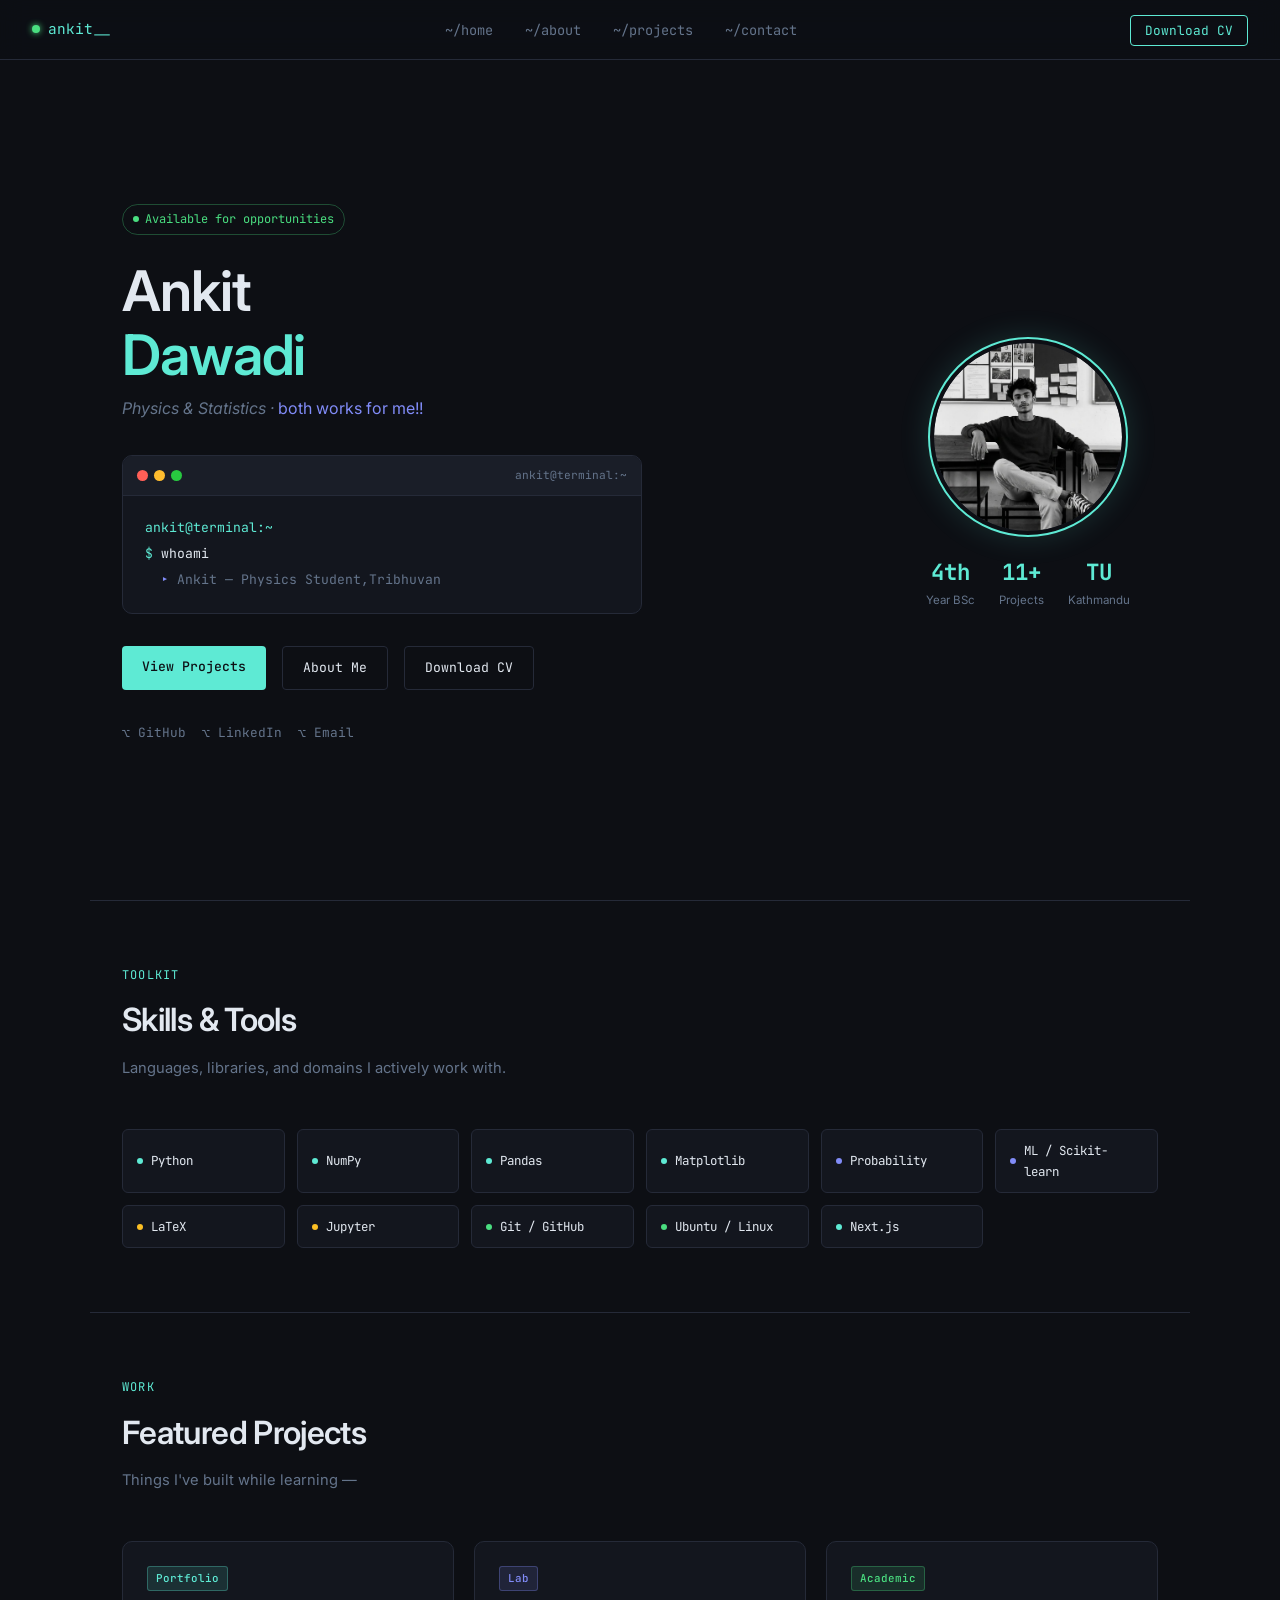
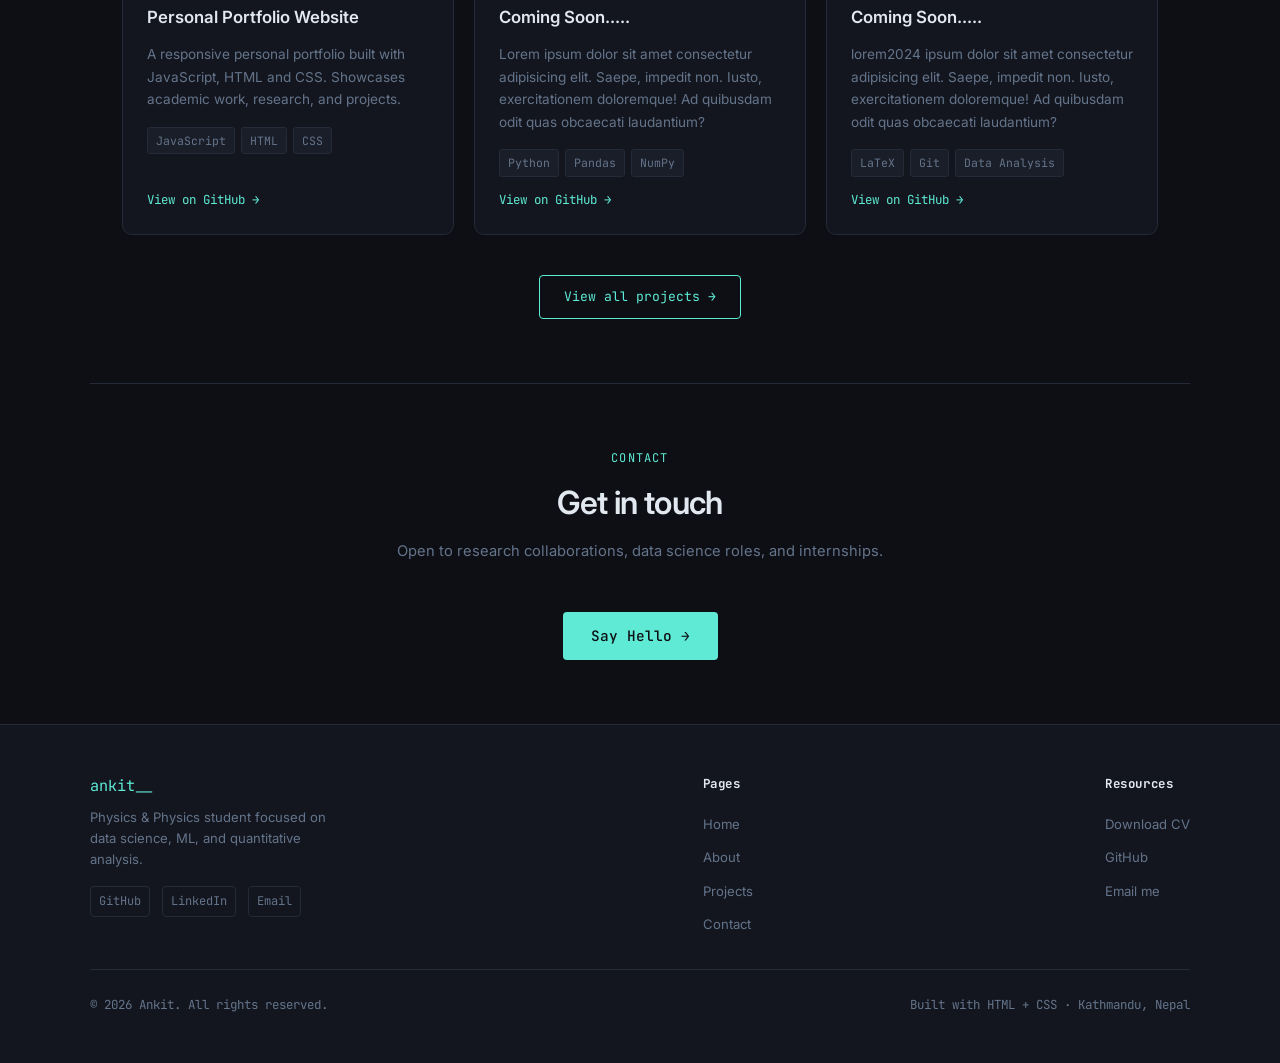
==== index.html @ a298297a "first commit" ====
<!DOCTYPE html>
<html lang="en">
<head>
  <meta charset="UTF-8" />
  <meta name="viewport" content="width=device-width, initial-scale=1.0" />
  <meta name="description" content="Ankit — Physics & Statistics student at TU Kathmandu. Data science, ML, mathematical physics." />
  <title>Ankit Dawadi</title>

  <!-- Fonts -->
  <link rel="preconnect" href="https://fonts.googleapis.com" />
  <link href="https://fonts.googleapis.com/css2?family=JetBrains+Mono:wght@400;500;700&family=Inter:wght@300;400;500;600&display=swap" rel="stylesheet" />

  <!-- Styles -->
  <link rel="stylesheet" href="css/variables.css" />
  <link rel="stylesheet" href="css/nav.css" />
  <link rel="stylesheet" href="css/hero.css" />
  <link rel="stylesheet" href="css/skills.css" />
  <link rel="stylesheet" href="css/projects.css" />
  <link rel="stylesheet" href="css/footer.css" />
</head>
<body>

  <!-- ── NAVBAR ── -->
  <nav>
    <div class="nav-logo">
      <span class="dot"></span>
      <a href="#home">ankit__</a>
    </div>
    <ul class="nav-links">
      <li><a href="#home">~/home</a></li>
      <li><a href="pages/about.html">~/about</a></li>
      <li><a href="pages/projects.html">~/projects</a></li>
      <li><a href="pages/contact.html">~/contact</a></li>
    </ul>
    <div class="nav-cv">
      <a href="/Ankit-Dawadi-Resume.pdf" download>Download CV</a>
    </div>
    <button class="hamburger" id="hamburger" aria-label="Toggle menu" aria-expanded="false">
      <span></span><span></span><span></span>
    </button>
  </nav>

  <!-- Mobile drawer -->
  <div class="mobile-menu" id="mobile-menu" role="dialog" aria-label="Navigation menu">
    <a href="#home">~/home</a>
    <a href="pages/about.html">~/about</a>
    <a href="pages/projects.html">~/projects</a>
    <a href="pages/contact.html">~/contact</a>
    <!-- <a href="/Ankit-Dawadi-Resume.pdf" class="mobile-cv" download>Download CV</a> -->
  </div>

  <!-- ── HERO ── -->
  <section class="hero" id="home">
    <div class="hero-left">

      <div class="hero-tag">
        <span class="pulse"></span>
        Available for opportunities
      </div>

      <h1>Ankit<br /><span>Dawadi</span></h1>
      <p class="hero-sub">
        Physics &amp; Statistics · <em>both works for me!! </em>
      </p>

 
      <!-- Terminal -->
       
      <div class="terminal">
        <div class="terminal-bar">
          <div class="tb tb-r"></div>
          <div class="tb tb-y"></div>
          <div class="tb tb-g"></div>
          <span class="terminal-title">ankit@terminal:~</span>
        </div>
        <div class="terminal-body" id="terminal-body">
          <!-- filled by terminal.js --> 
        </div>
      </div>

      <div class="hero-btns">
        <a href="pages/projects.html" class="btn-primary">View Projects</a>
        <a href="pages/about.html"    class="btn-outline">About Me</a>
        <a href="/Ankit-Dawadi-Resume.pdf" class="btn-outline" download>Download CV</a>
      </div>

      <div class="hero-socials">
        <a href="https://github.com/lureypqr" target="_blank">⌥ GitHub</a>
        <a href="https://linkedin.com/in/ankitdawadi16" target="_blank">⌥ LinkedIn</a>
        <a href="mailto:dawadi030@gmail.com">⌥ Email</a>
      </div>

    </div>

    

    <!-- Avatar + stats -->
    <div class="hero-right">
      <div class="avatar-ring">
        <div class="avatar-inner">
          <!-- Replace emoji with: <img src="public/photo.jpg" alt="Ankit" /> -->
          <img src="photo.jpg" alt="Ankit" />
        </div>
      </div>
      <div class="hero-stat-row">
        <div class="hero-stat">
          <span class="n">4th</span>
          <span class="l">Year BSc</span>
        </div>
        <div class="hero-stat">
          <span class="n">11+</span>
          <span class="l">Projects</span>
        </div>
        <div class="hero-stat">
          <span class="n">TU</span>
          <span class="l">Kathmandu</span>
        </div>
      </div>
    </div>
  </section>

  <div class="divider"></div>

  <!-- ── SKILLS ── -->
  <section id="skills">
    <div class="container" style="padding-top:4rem; padding-bottom:4rem;">
      <div class="section-eyebrow">Toolkit</div>
      <h2 class="section-title">Skills &amp; Tools</h2>
      <p class="section-desc">Languages, libraries, and domains I actively work with.</p>

      <div class="skills-grid">
        <div class="skill-chip"><span class="dot c-teal"></span>Python</div>
        <div class="skill-chip"><span class="dot c-teal"></span>NumPy</div>
        <div class="skill-chip"><span class="dot c-teal"></span>Pandas</div>
        <div class="skill-chip"><span class="dot c-teal"></span>Matplotlib</div>
        <div class="skill-chip"><span class="dot c-indigo"></span>Probability</div>
        <div class="skill-chip"><span class="dot c-indigo"></span>ML / Scikit-learn</div>
        <div class="skill-chip"><span class="dot c-yellow"></span>LaTeX</div>
        <div class="skill-chip"><span class="dot c-yellow"></span>Jupyter</div>
        <div class="skill-chip"><span class="dot c-green"></span>Git / GitHub</div>
        <div class="skill-chip"><span class="dot c-green"></span>Ubuntu / Linux</div>
        <div class="skill-chip"><span class="dot c-teal"></span>Next.js</div>
      </div>
    </div>
  </section>

  <div class="divider"></div>

  <!-- ── FEATURED PROJECTS ── -->
  <section id="projects">
    <div class="container" style="padding-top:4rem; padding-bottom:4rem;">
      <div class="section-eyebrow">Work</div>
      <h2 class="section-title">Featured Projects</h2>
      <p class="section-desc">Things I've built while learning —</p>

      <div class="projects-grid">

        <div class="project-card">
          <span class="project-badge badge-fyp">Portfolio</span>
          <div class="project-title">Personal Portfolio Website</div>
          <p class="project-desc">
            A responsive personal portfolio built with JavaScript, HTML and CSS. Showcases academic work, research, and projects.
          </p>
          <div class="project-tags">
            <span class="tag">JavaScript</span>
            <span class="tag">HTML</span>
            <span class="tag">CSS</span>
          </div>
          <a href="https://github.com/lureypqr/portfolio-v1" class="project-link" target="_blank">
            View on GitHub →
          </a>
        </div>

        <div class="project-card">
          <span class="project-badge badge-lab">Lab</span>
          <div class="project-title">Coming Soon..... </div>
          <p class="project-desc">
            Lorem ipsum dolor sit amet consectetur adipisicing elit. Saepe, impedit non. Iusto, exercitationem doloremque! Ad quibusdam odit quas obcaecati laudantium?
          <div class="project-tags">
            <span class="tag">Python</span>
            <span class="tag">Pandas</span>
            <span class="tag">NumPy</span>
          </div>
          <a href="https://github.com/lureypqr" class="project-link" target="_blank">
            View on GitHub →
          </a>
        </div>

        <div class="project-card">
          <span class="project-badge badge-open">Academic</span>
          <div class="project-title">Coming Soon.....</div>
          <p class="project-desc">
          lorem2024 ipsum dolor sit amet consectetur adipisicing elit. Saepe, impedit non. Iusto, exercitationem doloremque! Ad quibusdam odit quas obcaecati laudantium?
          </p>
          <div class="project-tags">
            <span class="tag">LaTeX</span>
            <span class="tag">Git</span>
            <span class="tag">Data Analysis</span>
          </div>
          <a href="https://github.com/YOUR_USERNAME" class="project-link" target="_blank">
            View on GitHub →
          </a>
        </div>

      </div>

      <div class="view-all-wrap">
        <a href="pages/projects.html">View all projects →</a>
      </div>
    </div>
  </section>

  <div class="divider"></div>

  <!-- ── CONTACT CTA ── -->
  <div class="contact-section" id="contact">
    <div class="section-eyebrow">Contact</div>
    <h2 class="section-title">Get in touch</h2>
    <p class="section-desc">
      Open to research collaborations, data science roles, and internships.
    </p>
    <a href="pages/contact.html" class="btn-primary">Say Hello →</a>
  </div>

  <!-- ── FOOTER ── -->
  <footer>
    <div class="footer-inner">
      <div class="footer-brand">
        <div class="logo">ankit__</div>
        <p>Physics &amp; Physics student focused on data science, ML, and quantitative analysis.</p>
        <div class="footer-socials">
          <a href="https://github.com/lureypqr" target="_blank">GitHub</a>
          <a href="https://linkedin.com/in/ankitdawadi16" target="_blank">LinkedIn</a>
          <a href="mailto:dawadi030@gmail.com">Email</a>
        </div>
      </div>

      <div class="footer-col">
        <h4>Pages</h4>
        <ul>
          <li><a href="#home">Home</a></li>
          <li><a href="pages/about.html">About</a></li>
          <li><a href="pages/projects.html">Projects</a></li>
          <li><a href="pages/contact.html">Contact</a></li>
        </ul>
      </div>

      <div class="footer-col">
        <h4>Resources</h4>
        <ul>
          <li><a href="/Ankit-Dawadi-Resume.pdf" download>Download CV</a></li>
          <li><a href="https://github.com/lureypqr" target="_blank">GitHub</a></li>
          <li><a href="mailto:dawadi030@gmail.com">Email me</a></li>
        </ul>
      </div>
    </div>

    <div class="footer-bottom">
      <span>© 2026 Ankit. All rights reserved.</span>
      <span>Built with HTML + CSS · Kathmandu, Nepal</span>
    </div>
  </footer>

  <!-- Scripts -->
  <script src="js/nav.js"></script>
  <script src="js/terminal.js"></script>
  <script src="js/animations.js"></script>

</body>
</html>
---- css/variables.css ----
/* ── RESET ── */
*, *::before, *::after {
  box-sizing: border-box;
  margin: 0;
  padding: 0;
}

html {
  scroll-behavior: smooth;
}

/* ── DESIGN TOKENS ── */
:root {
  --bg:        #0d0f14;
  --bg2:       #13161e;
  --bg3:       #1a1e28;
  --border:    #252a38;
  --accent:    #5eead4;
  --accent2:   #818cf8;
  --text:      #e2e8f0;
  --muted:     #64748b;
  --green:     #4ade80;
  --yellow:    #fbbf24;
  --red:       #f87171;

  --font-mono: 'JetBrains Mono', monospace;
  --font-body: 'Inter', sans-serif;

  --radius-sm: 4px;
  --radius-md: 6px;
  --radius-lg: 10px;
}

body {
  background: var(--bg);
  color: var(--text);
  font-family: var(--font-body);
  font-size: 15px;
  line-height: 1.7;
  min-height: 100vh;
}

a {
  color: inherit;
  text-decoration: none;
}

img {
  display: block;
  max-width: 100%;
}

/* ── SHARED UTILITIES ── */
.section-eyebrow {
  font-family: var(--font-mono);
  font-size: 0.75rem;
  color: var(--accent);
  letter-spacing: 0.1em;
  text-transform: uppercase;
  margin-bottom: 0.5rem;
}

.section-title {
  font-size: 2rem;
  font-weight: 600;
  margin-bottom: 0.5rem;
  letter-spacing: -0.02em;
}

.section-desc {
  color: var(--muted);
  font-size: 0.92rem;
  margin-bottom: 3rem;
  max-width: 540px;
}

.container {
  max-width: 1100px;
  margin: 0 auto;
  padding: 5rem 2rem;
}

.divider {
  max-width: 1100px;
  margin: 0 auto;
  height: 1px;
  background: var(--border);
}

.btn-primary {
  font-family: var(--font-mono);
  font-size: 0.82rem;
  background: var(--accent);
  color: var(--bg);
  padding: 10px 20px;
  border-radius: var(--radius-sm);
  font-weight: 500;
  display: inline-block;
  transition: opacity 0.2s, transform 0.2s;
}
.btn-primary:hover {
  opacity: 0.85;
  transform: translateY(-1px);
}

.btn-outline {
  font-family: var(--font-mono);
  font-size: 0.82rem;
  border: 1px solid var(--border);
  color: var(--text);
  padding: 10px 20px;
  border-radius: var(--radius-sm);
  display: inline-block;
  transition: border-color 0.2s, color 0.2s;
}
.btn-outline:hover {
  border-color: var(--accent);
  color: var(--accent);
}

/* ── ANIMATIONS ── */
@keyframes blink {
  0%, 100% { opacity: 1; }
  50%       { opacity: 0.3; }
}

@keyframes pulse {
  0%, 100% { transform: scale(1);   opacity: 1; }
  50%       { transform: scale(1.4); opacity: 0.7; }
}

@keyframes fadeUp {
  from { opacity: 0; transform: translateY(20px); }
  to   { opacity: 1; transform: translateY(0); }
}
---- css/nav.css ----
/* ── NAVBAR ── */
nav {
  position: fixed;
  top: 0; left: 0; right: 0;
  z-index: 100;
  display: flex;
  align-items: center;
  justify-content: space-between;
  padding: 0 2rem;
  height: 60px;
  background: rgba(13, 15, 20, 0.85);
  backdrop-filter: blur(12px);
  border-bottom: 1px solid var(--border);
}

.nav-logo {
  font-family: var(--font-mono);
  font-size: 0.9rem;
  color: var(--accent);
  display: flex;
  align-items: center;
  gap: 8px;
}

.nav-logo .dot {
  width: 8px;
  height: 8px;
  border-radius: 50%;
  background: var(--green);
  box-shadow: 0 0 6px var(--green);
  animation: blink 2s infinite;
}

.nav-links {
  display: flex;
  gap: 2rem;
  list-style: none;
}

.nav-links a {
  font-family: var(--font-mono);
  font-size: 0.85rem;
  color: var(--muted);
  transition: color 0.2s;
}
.nav-links a:hover { color: var(--accent); }

.nav-cv a {
  font-family: var(--font-mono);
  font-size: 0.8rem;
  border: 1px solid var(--accent);
  color: var(--accent);
  padding: 6px 14px;
  border-radius: var(--radius-sm);
  transition: background 0.2s, color 0.2s;
}
.nav-cv a:hover {
  background: var(--accent);
  color: var(--bg);
}

/* ── HAMBURGER BUTTON ── */
.hamburger {
  display: none;
  flex-direction: column;
  justify-content: center;
  gap: 5px;
  width: 36px;
  height: 36px;
  cursor: pointer;
  background: none;
  border: 1px solid var(--border);
  border-radius: var(--radius-sm);
  padding: 6px;
  transition: border-color 0.2s;
  z-index: 200;
}
.hamburger:hover { border-color: var(--accent); }
.hamburger span {
  display: block;
  width: 100%;
  height: 1.5px;
  background: var(--text);
  border-radius: 2px;
  transition: transform 0.3s ease, opacity 0.3s ease, background 0.2s;
  transform-origin: center;
}
.hamburger:hover span { background: var(--accent); }

/* X state when open */
.hamburger.open span:nth-child(1) { transform: translateY(6.5px) rotate(45deg); }
.hamburger.open span:nth-child(2) { opacity: 0; transform: scaleX(0); }
.hamburger.open span:nth-child(3) { transform: translateY(-6.5px) rotate(-45deg); }

/* ── MOBILE DRAWER ── */
.mobile-menu {
  display: none;
  position: fixed;
  top: 60px;
  left: 0; right: 0;
  background: rgba(13, 15, 20, 0.97);
  backdrop-filter: blur(16px);
  border-bottom: 1px solid var(--border);
  padding: 1.5rem 1.5rem 2rem;
  flex-direction: column;
  gap: 0.25rem;
  z-index: 99;
  transform: translateY(-8px);
  opacity: 0;
  pointer-events: none;
  transition: transform 0.25s ease, opacity 0.25s ease;
}
.mobile-menu.open {
  transform: translateY(0);
  opacity: 1;
  pointer-events: all;
}
.mobile-menu a {
  font-family: var(--font-mono);
  font-size: 0.9rem;
  color: var(--muted);
  padding: 0.75rem 0.5rem;
  border-bottom: 1px solid var(--border);
  display: block;
  transition: color 0.2s, padding-left 0.2s;
}
.mobile-menu a:last-child { border-bottom: none; }
.mobile-menu a:hover {
  color: var(--accent);
  padding-left: 1rem;
}
.mobile-menu .mobile-cv {
  margin-top: 1rem;
  display: inline-block;
  font-family: var(--font-mono);
  font-size: 0.82rem;
  color: var(--accent);
  border: 1px solid var(--accent);
  padding: 10px 20px;
  border-radius: var(--radius-sm);
  text-align: center;
  transition: background 0.2s, color 0.2s;
}
.mobile-menu .mobile-cv:hover {
  background: var(--accent);
  color: var(--bg);
}

/* ── RESPONSIVE ── */
@media (max-width: 768px) {
  nav { padding: 0 1rem; }
  .nav-links, .nav-cv { display: none; }
  .hamburger { display: flex; }
  .mobile-menu { display: flex; }
}
---- css/hero.css ----
/* ── HERO ── */
.hero {
  min-height: 100vh;
  display: flex;
  align-items: center;
  padding: 80px 2rem 2rem;
  max-width: 1100px;
  margin: 0 auto;
  gap: 4rem;
  animation: fadeUp 0.6s ease both;
}

/* LEFT */
.hero-left { flex: 1; }

.hero-tag {
  display: inline-flex;
  align-items: center;
  gap: 6px;
  font-family: var(--font-mono);
  font-size: 0.75rem;
  color: var(--green);
  border: 1px solid rgba(74, 222, 128, 0.3);
  padding: 4px 10px;
  border-radius: 20px;
  margin-bottom: 1.5rem;
}
.hero-tag .pulse {
  width: 6px; height: 6px;
  border-radius: 50%;
  background: var(--green);
  animation: pulse 1.5s infinite;
}

.hero h1 {
  font-size: clamp(2.2rem, 5vw, 3.5rem);
  font-weight: 600;
  line-height: 1.15;
  margin-bottom: 0.5rem;
  letter-spacing: -0.02em;
}
.hero h1 span { color: var(--accent); }

.hero-sub {
  font-size: 1rem;
  color: var(--muted);
  margin-bottom: 2rem;
  font-style: italic;
}
.hero-sub em {
  color: var(--accent2);
  font-style: normal;
}

/* TERMINAL */
.terminal {
  background: var(--bg2);
  border: 1px solid var(--border);
  border-radius: var(--radius-lg);
  overflow: hidden;
  margin-bottom: 2rem;
  max-width: 520px;
}

.terminal-bar {
  display: flex;
  align-items: center;
  gap: 6px;
  padding: 10px 14px;
  background: var(--bg3);
  border-bottom: 1px solid var(--border);
}
.terminal-bar .tb {
  width: 11px; height: 11px;
  border-radius: 50%;
}
.tb-r { background: #ff5f57; }
.tb-y { background: #febc2e; }
.tb-g { background: #28c840; }

.terminal-title {
  font-family: var(--font-mono);
  font-size: 0.7rem;
  color: var(--muted);
  margin-left: auto;
}

.terminal-body {
  padding: 1.2rem 1.4rem;
  font-family: var(--font-mono);
  font-size: 0.82rem;
  line-height: 2;
}
.t-prompt { color: var(--accent); }
.t-cmd    { color: var(--text); }
.t-out    { color: var(--muted); padding-left: 1rem; }
.t-out::before { content: '▸ '; color: var(--accent2); }
.t-cursor {
  display: inline-block;
  width: 8px; height: 14px;
  background: var(--accent);
  vertical-align: middle;
  animation: blink 1s infinite;
}

/* BUTTONS */
.hero-btns {
  display: flex;
  gap: 1rem;
  flex-wrap: wrap;
  margin-bottom: 2rem;
}

/* SOCIALS */
.hero-socials {
  display: flex;
  gap: 1rem;
}
.hero-socials a {
  display: flex;
  align-items: center;
  gap: 6px;
  font-family: var(--font-mono);
  font-size: 0.8rem;
  color: var(--muted);
  transition: color 0.2s;
}
.hero-socials a:hover { color: var(--accent); }

/* RIGHT */
.hero-right {
  flex-shrink: 0;
  width: 260px;
  display: flex;
  flex-direction: column;
  align-items: center;
  gap: 1rem;
}

.avatar-ring {
  width: 200px; height: 200px;
  border-radius: 50%;
  border: 2px solid var(--accent);
  padding: 4px;
  box-shadow: 0 0 30px rgba(94, 234, 212, 0.15);
}
.avatar-inner {
  width: 100%; height: 100%;
  border-radius: 50%;
  background: var(--bg3);
  display: flex;
  align-items: center;
  justify-content: center;
  font-size: 5rem;
  overflow: hidden;
}
.avatar-inner img {
  width: 100%; height: 100%;
  object-fit: cover;
  border-radius: 50%;
}

.hero-stat-row {
  display: flex;
  gap: 1.5rem;
  text-align: center;
}
.hero-stat { display: flex; flex-direction: column; }
.hero-stat .n {
  font-family: var(--font-mono);
  font-size: 1.4rem;
  font-weight: 700;
  color: var(--accent);
}
.hero-stat .l {
  font-size: 0.72rem;
  color: var(--muted);
}

/* RESPONSIVE */
@media (max-width: 768px) {
  .hero {
    flex-direction: column-reverse;
    gap: 2rem;
    padding-top: 90px;
  }
  .hero-right { width: 100%; }
  .avatar-ring { width: 150px; height: 150px; }
}
---- css/skills.css ----
/* ── SKILLS SECTION ── */
.skills-grid {
  display: grid;
  grid-template-columns: repeat(auto-fill, minmax(140px, 1fr));
  gap: 0.75rem;
}

.skill-chip {
  background: var(--bg2);
  border: 1px solid var(--border);
  border-radius: var(--radius-md);
  padding: 10px 14px;
  font-family: var(--font-mono);
  font-size: 0.78rem;
  color: var(--text);
  display: flex;
  align-items: center;
  gap: 8px;
  cursor: default;
  transition: border-color 0.2s, color 0.2s, transform 0.2s;
}
.skill-chip:hover {
  border-color: var(--accent);
  color: var(--accent);
  transform: translateY(-2px);
}

/* colored indicator dots */
.skill-chip .dot {
  width: 6px;
  height: 6px;
  border-radius: 50%;
  flex-shrink: 0;
}
.c-teal   { background: var(--accent); }
.c-indigo { background: var(--accent2); }
.c-yellow { background: var(--yellow); }
.c-green  { background: var(--green); }
.c-red    { background: var(--red); }

@media (max-width: 768px) {
  .skills-grid {
    grid-template-columns: repeat(auto-fill, minmax(120px, 1fr));
  }
}
---- css/projects.css ----
/* ── PROJECTS SECTION ── */
.projects-grid {
  display: grid;
  grid-template-columns: repeat(auto-fill, minmax(320px, 1fr));
  gap: 1.25rem;
}

.project-card {
  background: var(--bg2);
  border: 1px solid var(--border);
  border-radius: var(--radius-lg);
  padding: 1.5rem;
  display: flex;
  flex-direction: column;
  gap: 0.75rem;
  position: relative;
  overflow: hidden;
  transition: border-color 0.2s, transform 0.2s;
}
.project-card::before {
  content: '';
  position: absolute;
  top: 0; left: 0; right: 0;
  height: 2px;
  background: linear-gradient(90deg, var(--accent), var(--accent2));
  opacity: 0;
  transition: opacity 0.3s;
}
.project-card:hover {
  border-color: var(--accent);
  transform: translateY(-3px);
}
.project-card:hover::before { opacity: 1; }

/* badges */
.project-badge {
  display: inline-block;
  font-family: var(--font-mono);
  font-size: 0.68rem;
  padding: 2px 8px;
  border-radius: 3px;
  font-weight: 500;
  width: fit-content;
}
.badge-fyp  { background: rgba(94,234,212,0.12); color: var(--accent);  border: 1px solid rgba(94,234,212,0.3); }
.badge-lab  { background: rgba(129,140,248,0.12); color: var(--accent2); border: 1px solid rgba(129,140,248,0.3); }
.badge-open { background: rgba(74,222,128,0.12);  color: var(--green);   border: 1px solid rgba(74,222,128,0.3); }

.project-title {
  font-size: 1.05rem;
  font-weight: 600;
  color: var(--text);
}

.project-desc {
  font-size: 0.85rem;
  color: var(--muted);
  line-height: 1.65;
}

.project-tags {
  display: flex;
  flex-wrap: wrap;
  gap: 6px;
  margin-top: 0.25rem;
}
.tag {
  font-family: var(--font-mono);
  font-size: 0.72rem;
  padding: 3px 8px;
  background: var(--bg3);
  border: 1px solid var(--border);
  border-radius: 3px;
  color: var(--muted);
}

.project-link {
  font-family: var(--font-mono);
  font-size: 0.78rem;
  color: var(--accent);
  display: flex;
  align-items: center;
  gap: 4px;
  margin-top: auto;
  transition: gap 0.2s;
}
.project-link:hover { gap: 8px; }

/* view all button */
.view-all-wrap {
  text-align: center;
  margin-top: 2.5rem;
}
.view-all-wrap a {
  font-family: var(--font-mono);
  font-size: 0.82rem;
  color: var(--accent);
  border: 1px solid var(--accent);
  padding: 10px 24px;
  border-radius: var(--radius-sm);
  display: inline-block;
  transition: background 0.2s, color 0.2s;
}
.view-all-wrap a:hover {
  background: var(--accent);
  color: var(--bg);
}

@media (max-width: 768px) {
  .projects-grid { grid-template-columns: 1fr; }
}
---- css/footer.css ----
/* ── CONTACT SECTION ── */
.contact-section {
  text-align: center;
  max-width: 600px;
  margin: 0 auto;
  padding: 4rem 2rem;
}
.contact-section .section-eyebrow,
.contact-section .section-title,
.contact-section .section-desc {
  text-align: center;
  max-width: 100%;
}
.contact-section .btn-primary {
  font-size: 0.9rem;
  padding: 12px 28px;
}

/* ── FOOTER ── */
footer {
  background: var(--bg2);
  border-top: 1px solid var(--border);
  padding: 3rem 2rem;
}

.footer-inner {
  max-width: 1100px;
  margin: 0 auto;
  display: flex;
  justify-content: space-between;
  flex-wrap: wrap;
  gap: 2rem;
}

.footer-brand .logo {
  font-family: var(--font-mono);
  font-size: 0.95rem;
  color: var(--accent);
  margin-bottom: 0.5rem;
}
.footer-brand p {
  font-size: 0.82rem;
  color: var(--muted);
  max-width: 260px;
  line-height: 1.6;
}

.footer-socials {
  display: flex;
  gap: 0.75rem;
  margin-top: 1rem;
  flex-wrap: wrap;
}
.footer-socials a {
  font-family: var(--font-mono);
  font-size: 0.75rem;
  color: var(--muted);
  padding: 4px 8px;
  border: 1px solid var(--border);
  border-radius: var(--radius-sm);
  transition: color 0.2s, border-color 0.2s;
}
.footer-socials a:hover {
  color: var(--accent);
  border-color: var(--accent);
}

.footer-col h4 {
  font-family: var(--font-mono);
  font-size: 0.78rem;
  color: var(--text);
  margin-bottom: 1rem;
  letter-spacing: 0.05em;
}
.footer-col ul {
  list-style: none;
  display: flex;
  flex-direction: column;
  gap: 0.5rem;
}
.footer-col ul a {
  font-size: 0.82rem;
  color: var(--muted);
  transition: color 0.2s;
}
.footer-col ul a:hover { color: var(--accent); }

.footer-bottom {
  max-width: 1100px;
  margin: 2rem auto 0;
  padding-top: 1.5rem;
  border-top: 1px solid var(--border);
  display: flex;
  justify-content: space-between;
  align-items: center;
  font-size: 0.78rem;
  color: var(--muted);
  flex-wrap: wrap;
  gap: 0.5rem;
}
.footer-bottom span { font-family: var(--font-mono); }

@media (max-width: 768px) {
  .footer-inner { flex-direction: column; }
  .footer-bottom { flex-direction: column; text-align: center; }
}
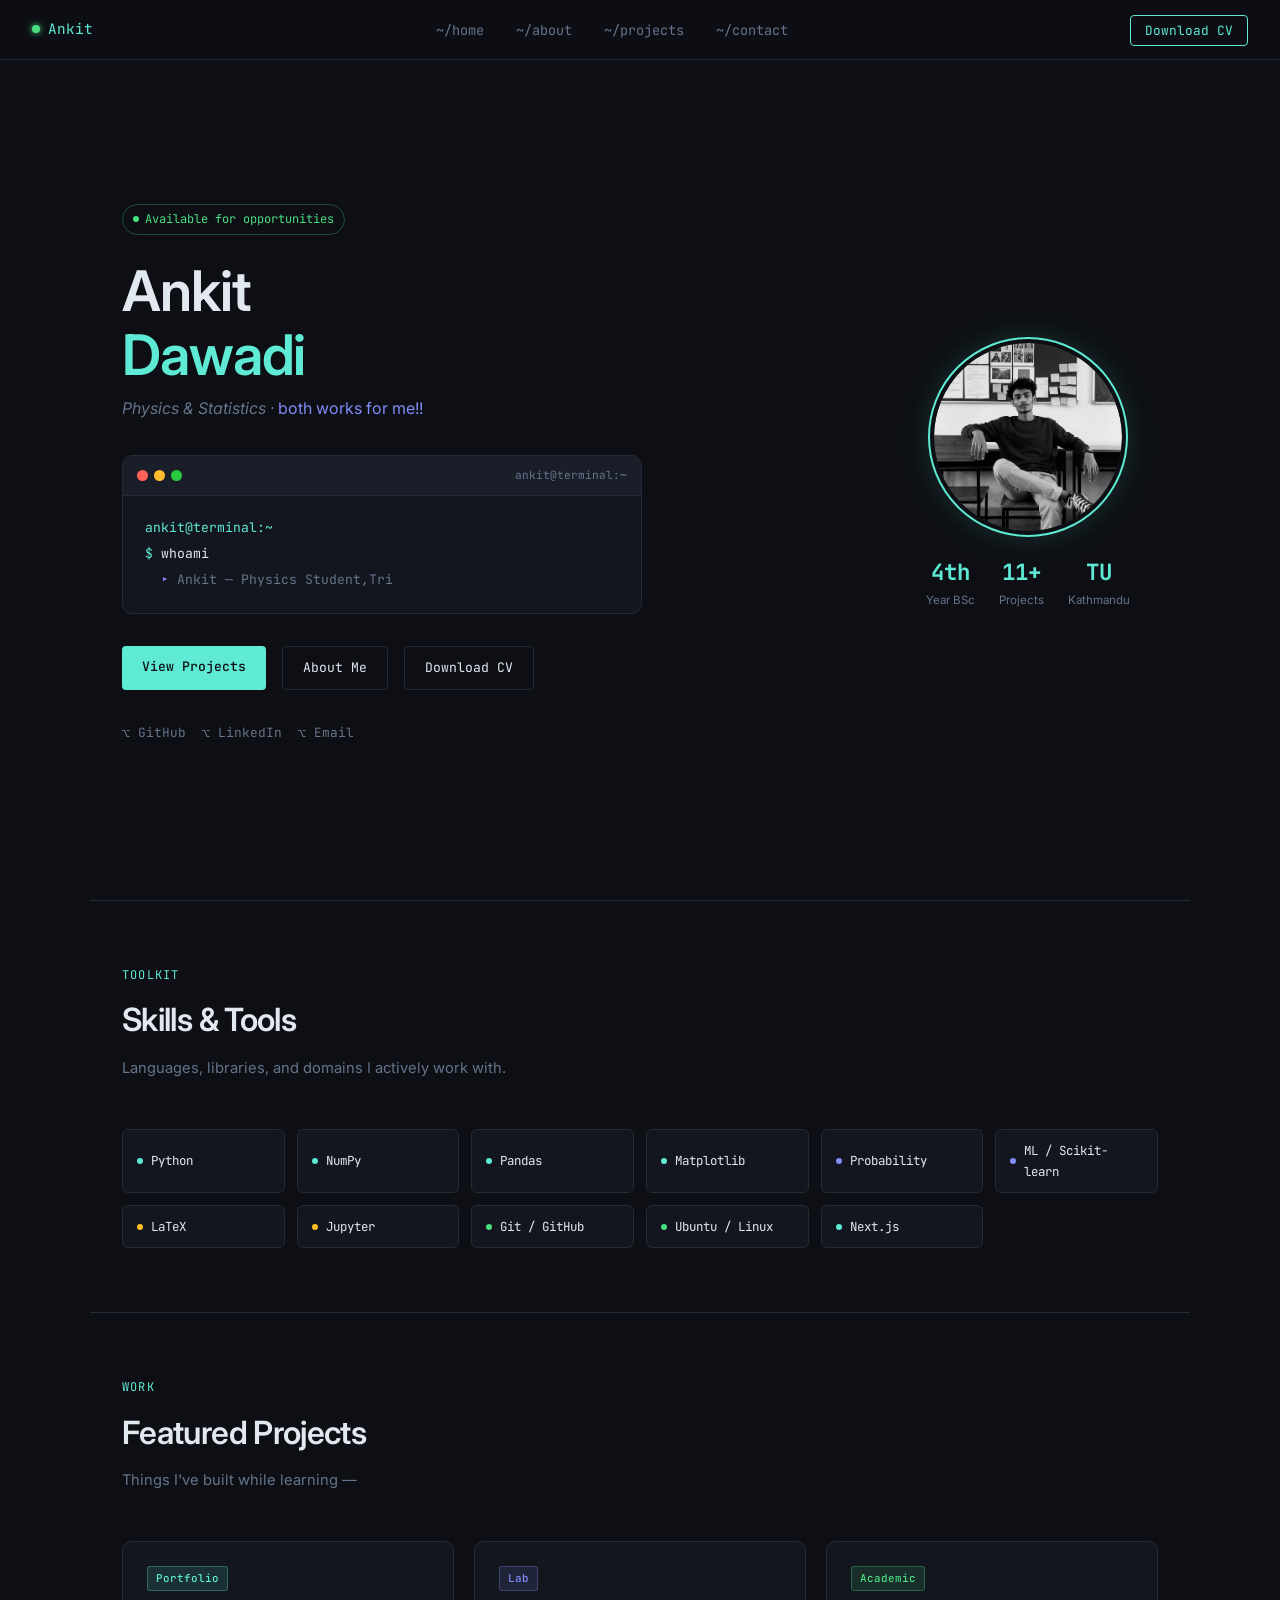
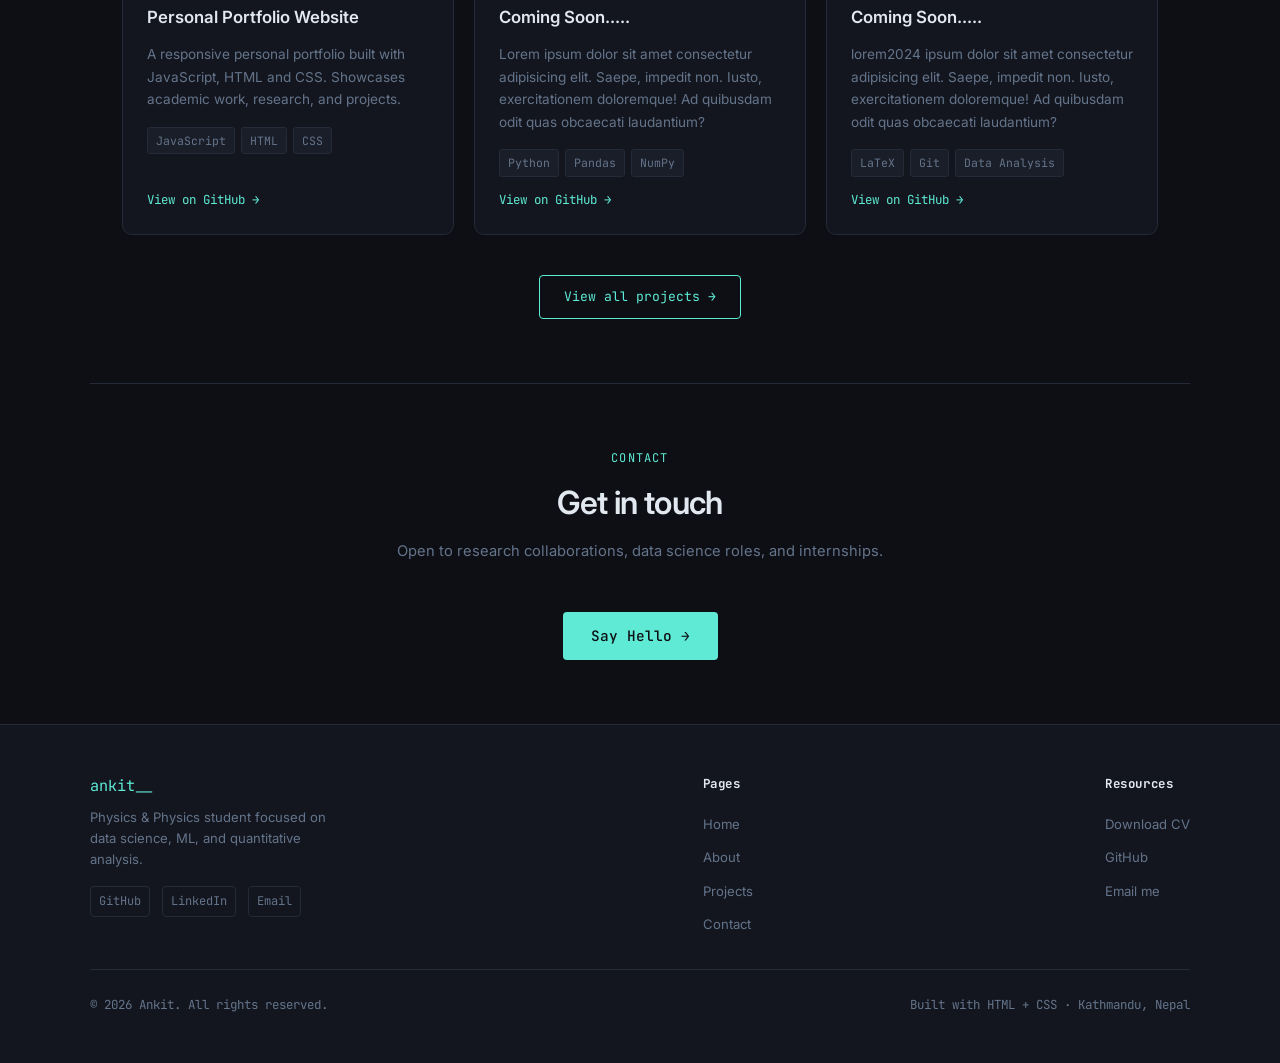
==== commit a40d6126: "home changed" ====
--- a/index.html
+++ b/index.html
@@ -24,7 +24,7 @@
   <nav>
     <div class="nav-logo">
       <span class="dot"></span>
-      <a href="#home">ankit__</a>
+      <a href="#home">Ankit </a>
     </div>
     <ul class="nav-links">
       <li><a href="#home">~/home</a></li>
